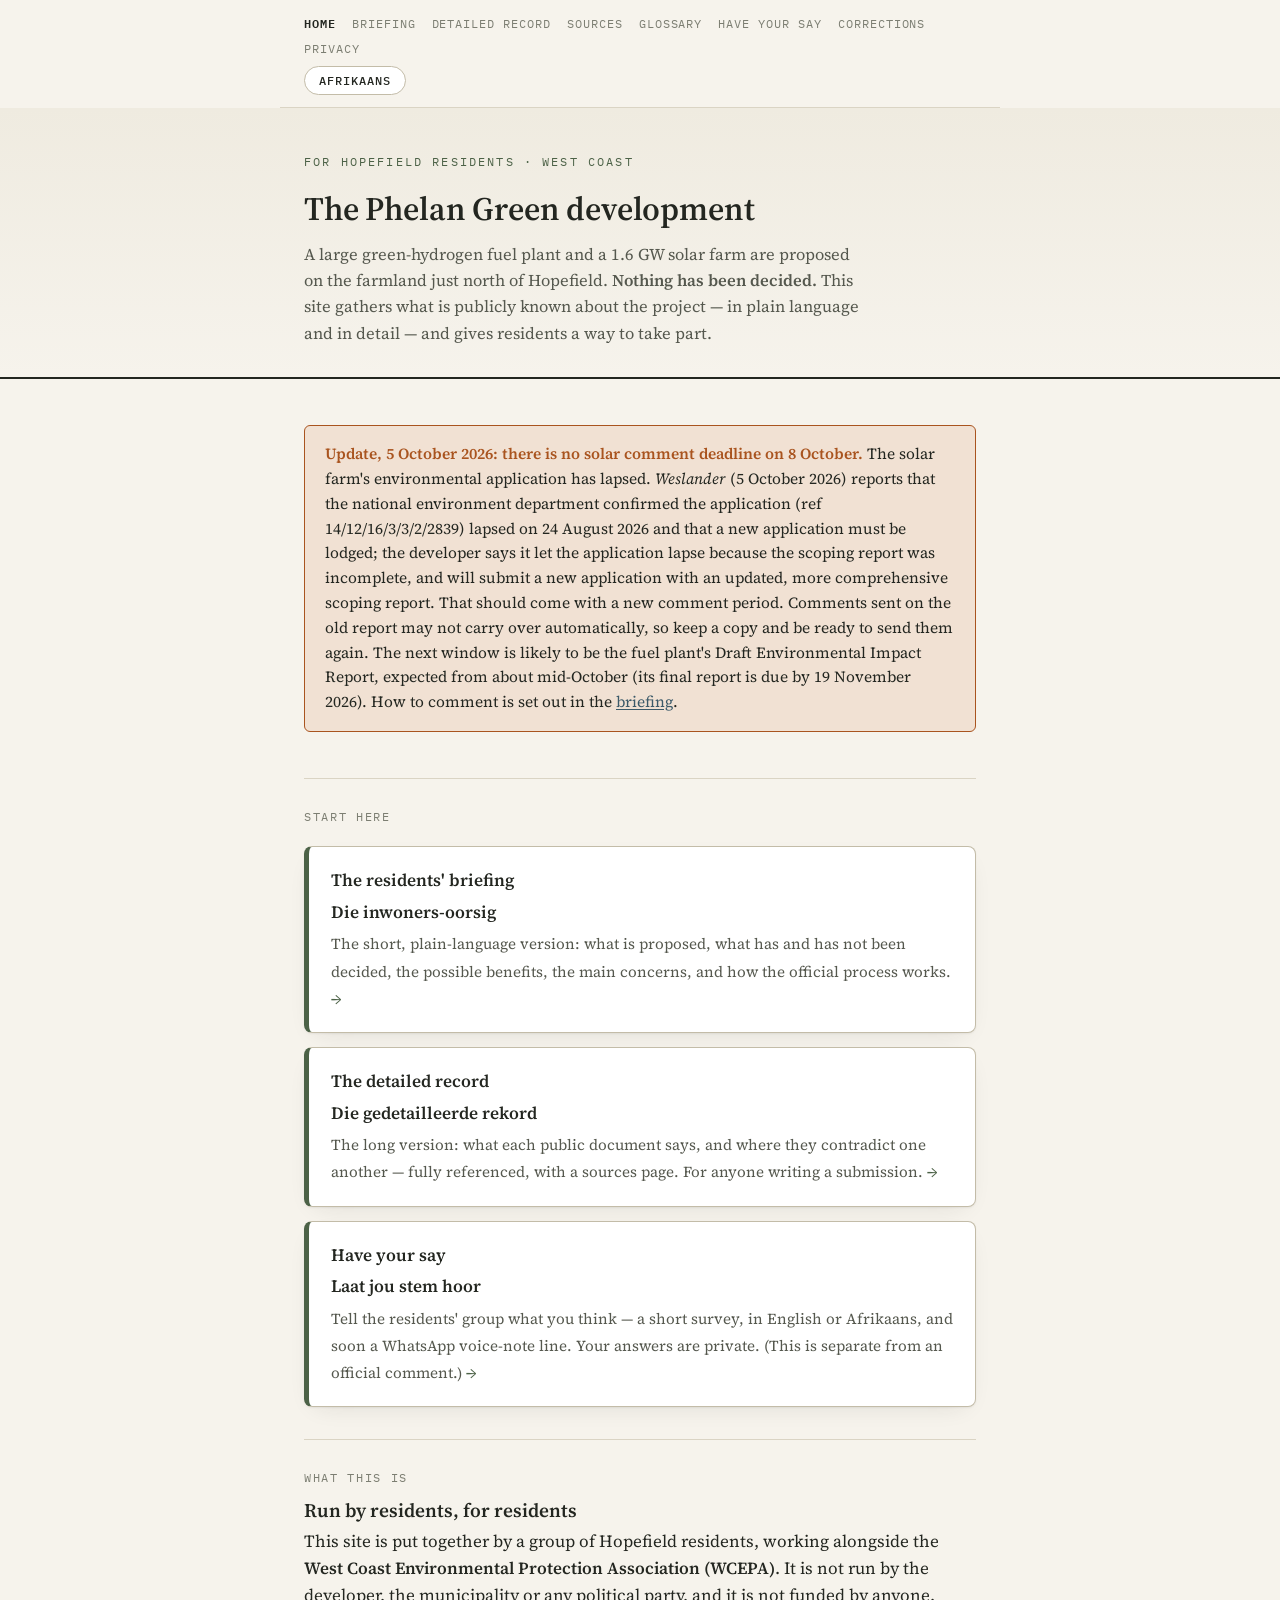
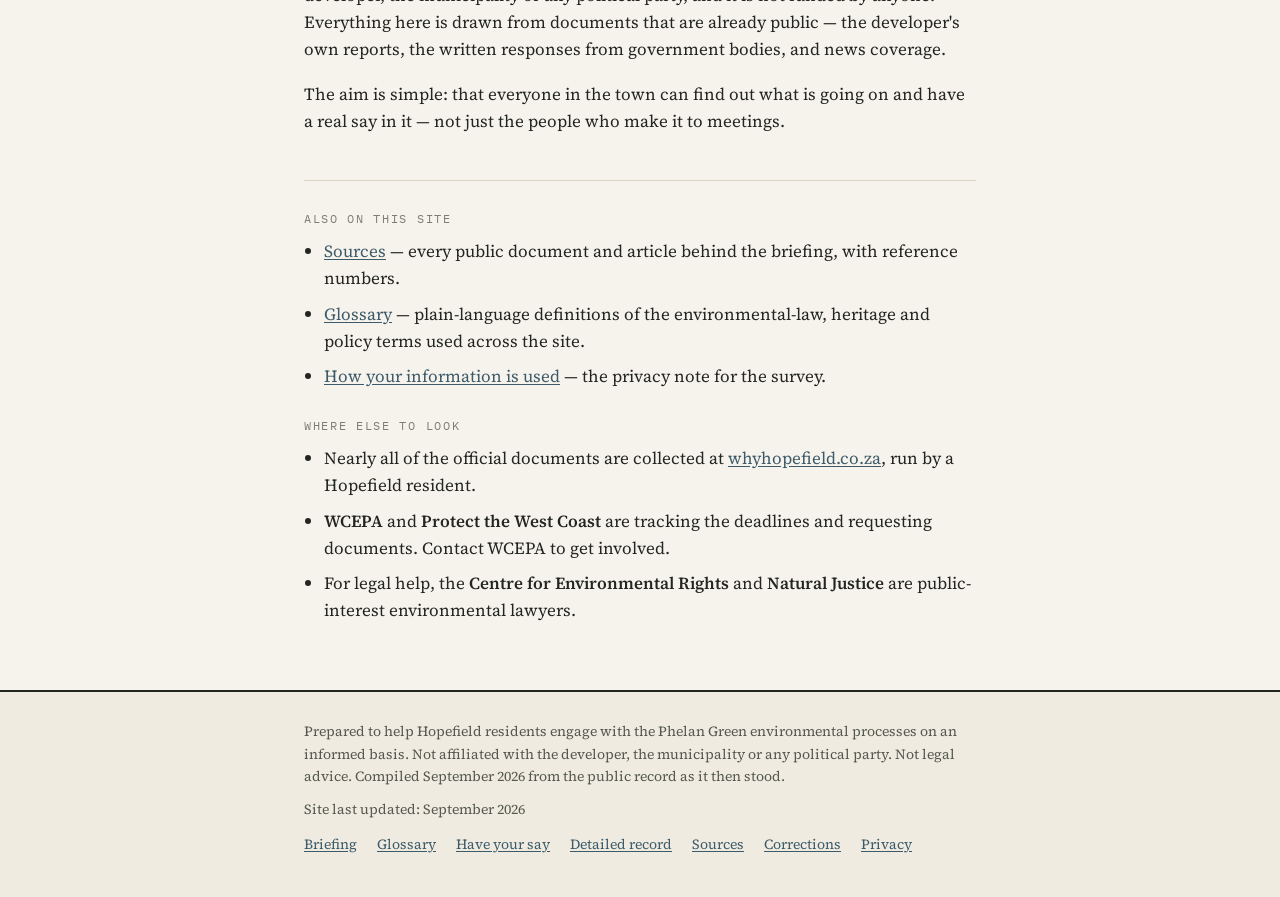
==== index.html @ bfbec207 "Solar application lapsed: replace the 8 October deadline site-wide Weslander (5 Oct 2026) reports th" ====
<!doctype html>
<html lang="en">
<head>
<meta charset="utf-8">
<meta name="viewport" content="width=device-width,initial-scale=1">
<title>Phelan Green &amp; Hopefield &mdash; the facts, and your say</title>
<meta name="description" content="Plain-language information for Hopefield residents on the proposed Phelan Green fuel-plant and solar development, and a place to tell the residents' group what you think.">
<link rel="icon" href="data:image/svg+xml,%3Csvg xmlns='http://www.w3.org/2000/svg' viewBox='0 0 100 100'%3E%3Ctext y='.9em' font-size='90'%3E%F0%9F%8C%BE%3C/text%3E%3C/svg%3E">
<link rel="preconnect" href="https://fonts.googleapis.com">
<link rel="preconnect" href="https://fonts.gstatic.com" crossorigin>
<link rel="stylesheet" href="https://fonts.googleapis.com/css2?family=Source+Serif+4:ital,opsz,wght@0,8..60,400;0,8..60,600;1,8..60,400&family=IBM+Plex+Mono:wght@400;500;600&display=swap">
<link rel="stylesheet" href="style.css">
</head>
<body>

<div class="topbar">
  <nav class="navlinks" aria-label="Site">
    <a class="home" href="index.html" aria-current="page" lang="en">Home</a><a class="home" href="index.html" aria-current="page" lang="af">Tuis</a>
    <a class="home" href="briefing.html" lang="en">Briefing</a><a class="home" href="briefing.html" lang="af">Oorsig</a>
    <a class="home" href="the-record.html" lang="en">Detailed record</a><a class="home" href="the-record.html" lang="af">Gedet. rekord</a>
    <a class="home" href="sources.html" lang="en">Sources</a><a class="home" href="sources.html" lang="af">Bronne</a>
    <a class="home" href="glossary.html" lang="en">Glossary</a><a class="home" href="glossary.html" lang="af">Woordelys</a>
    <a class="home" href="have-your-say.html" lang="en">Have your say</a><a class="home" href="have-your-say.html" lang="af">Laat jou stem hoor</a>
    <a class="home" href="corrections.html" lang="en">Corrections</a><a class="home" href="corrections.html" lang="af">Regstellings</a>
    <a class="home" href="privacy.html" lang="en">Privacy</a><a class="home" href="privacy.html" lang="af">Privaatheid</a>
  </nav>
  <button class="langbtn" id="langToggle" type="button" aria-label="Switch language">Afrikaans</button>
</div>

<div class="draftbar">
  Voorlopige Afrikaanse vertaling &mdash; laat asseblief 'n Afrikaanssprekende dit nagaan.
</div>

<header class="mast">
  <div class="mast-inner">
    <p class="kicker" lang="en">For Hopefield residents &middot; West Coast</p>
    <p class="kicker" lang="af">Vir Hopefield-inwoners &middot; Weskus</p>
    <h1 class="title">
      <span lang="en">The Phelan Green development</span>
      <span lang="af">Die Phelan Green-ontwikkeling</span>
    </h1>
    <p class="standfirst">
      <span lang="en">A large green-hydrogen fuel plant and a 1.6&nbsp;GW solar farm are proposed on the farmland just north of Hopefield. <strong>Nothing has been decided.</strong> This site gathers what is publicly known about the project &mdash; in plain language and in detail &mdash; and gives residents a way to take part.</span>
      <span lang="af">'n Groot groen-waterstof brandstof-aanleg en 'n 1.6&nbsp;GW sonplaas word voorgestel op die plaasgrond net noord van Hopefield. <strong>Niks is besluit nie.</strong> Hierdie webwerf versamel wat openbaar bekend is oor die projek &mdash; in eenvoudige taal en in besonderhede &mdash; en gee inwoners 'n manier om deel te neem.</span>
    </p>
  </div>
</header>

<div class="wrap">
<main>

  <section>
    <div class="callout warn">
      <p style="margin:0" lang="en"><strong>Update, 5 October 2026: there is no solar comment deadline on 8 October.</strong> The solar farm's environmental application has lapsed. <em>Weslander</em> (5 October 2026) reports that the national environment department confirmed the application (ref 14/12/16/3/3/2/2839) lapsed on 24 August 2026 and that a new application must be lodged; the developer says it let the application lapse because the scoping report was incomplete, and will submit a new application with an updated, more comprehensive scoping report. That should come with a new comment period. Comments sent on the old report may not carry over automatically, so keep a copy and be ready to send them again. The next window is likely to be the fuel plant's Draft Environmental Impact Report, expected from about mid-October (its final report is due by 19 November 2026). How to comment is set out in the <a href="briefing.html#engage">briefing</a>.</p>
      <p style="margin:8px 0 0" lang="af"><strong>Bywerking, 5 Oktober 2026: daar is geen sperdatum vir sonplaas-kommentaar op 8 Oktober nie.</strong> Die sonplaas se omgewingsaansoek het verval. <em>Weslander</em> (5 Oktober 2026) berig dat die nasionale omgewingsdepartement bevestig het dat die aansoek (verw. 14/12/16/3/3/2/2839) op 24 Augustus 2026 verval het en dat 'n nuwe aansoek ingedien moet word; die ontwikkelaar s&ecirc; hy het die aansoek laat verval omdat die bestekverslag onvolledig was, en sal 'n nuwe aansoek met 'n bygewerkte, meer omvattende bestekverslag indien. Dit behoort met 'n nuwe kommentaartydperk gepaard te gaan. Kommentaar wat op die ou verslag gestuur is, word dalk nie outomaties oorgedra nie, so hou 'n afskrif en wees gereed om dit weer te stuur. Die volgende venster is waarskynlik die brandstof-aanleg se Konsep-omgewingsimpakverslag, wat vanaf omstreeks middel Oktober verwag word (sy finale verslag moet teen 19 November 2026 ingedien word). Hoe om kommentaar te lewer word in die <a href="briefing.html#engage">oorsig</a> uiteengesit.</p>
    </div>
  </section>

  <section>
    <p class="eyebrow" lang="en">Start here</p>
    <p class="eyebrow" lang="af">Begin hier</p>
    <div class="actions">
      <a class="action" href="briefing.html">
        <span class="h" lang="en">The residents' briefing</span>
        <span class="h" lang="af">Die inwoners-oorsig</span>
        <span class="d" lang="en">The short, plain-language version: what is proposed, what has and has not been decided, the possible benefits, the main concerns, and how the official process works. <span class="arrow">&rarr;</span></span>
        <span class="d" lang="af">Die kort, eenvoudige weergawe: wat voorgestel word, wat wel en nie besluit is nie, die moontlike voordele, die vernaamste kommer, en hoe die amptelike proses werk. <span class="arrow">&rarr;</span></span>
      </a>
      <a class="action" href="the-record.html">
        <span class="h" lang="en">The detailed record</span>
        <span class="h" lang="af">Die gedetailleerde rekord</span>
        <span class="d" lang="en">The long version: what each public document says, and where they contradict one another &mdash; fully referenced, with a sources page. For anyone writing a submission. <span class="arrow">&rarr;</span></span>
        <span class="d" lang="af">Die lang weergawe: wat elke openbare dokument s&ecirc;, en waar hulle mekaar weerspreek &mdash; ten volle verwys, met 'n bronne-bladsy. Vir enigiemand wat 'n voorlegging skryf. <span class="arrow">&rarr;</span></span>
      </a>
      <a class="action" href="have-your-say.html">
        <span class="h" lang="en">Have your say</span>
        <span class="h" lang="af">Laat jou stem hoor</span>
        <span class="d" lang="en">Tell the residents' group what you think &mdash; a short survey, in English or Afrikaans, and soon a WhatsApp voice-note line. Your answers are private. (This is separate from an official comment.) <span class="arrow">&rarr;</span></span>
        <span class="d" lang="af">S&ecirc; vir die inwonersgroep wat jy dink &mdash; 'n kort vraelys, in Afrikaans of Engels, en binnekort 'n WhatsApp-stemboodskaplyn. Jou antwoorde is privaat. (Dit is apart van 'n amptelike kommentaar.) <span class="arrow">&rarr;</span></span>
      </a>
    </div>
  </section>

  <section>
    <p class="eyebrow" lang="en">What this is</p>
    <p class="eyebrow" lang="af">Wat dit is</p>
    <h2 class="sec" lang="en">Run by residents, for residents</h2>
    <h2 class="sec" lang="af">Deur inwoners, vir inwoners</h2>
    <p lang="en">This site is put together by a group of Hopefield residents, working alongside the <strong>West Coast Environmental Protection Association (WCEPA)</strong>. It is not run by the developer, the municipality or any political party, and it is not funded by anyone. Everything here is drawn from documents that are already public &mdash; the developer's own reports, the written responses from government bodies, and news coverage.</p>
    <p lang="af">Hierdie webwerf word saamgestel deur 'n groep Hopefield-inwoners, saam met die <strong>Weskus Omgewingsbeskermingsvereniging (WCEPA)</strong>. Dit word nie deur die ontwikkelaar, die munisipaliteit of enige politieke party bestuur nie, en dit word deur niemand befonds nie. Alles hier kom uit dokumente wat reeds openbaar is &mdash; die ontwikkelaar se eie verslae, die skriftelike reaksies van staatsliggame, en nuusdekking.</p>
    <p lang="en">The aim is simple: that everyone in the town can find out what is going on and have a real say in it &mdash; not just the people who make it to meetings.</p>
    <p lang="af">Die doel is eenvoudig: dat almal in die dorp kan uitvind wat aangaan en 'n werklike s&ecirc; daarin kan h&ecirc; &mdash; nie net die mense wat by vergaderings uitkom nie.</p>
  </section>

  <section>
    <p class="eyebrow" lang="en">Also on this site</p>
    <p class="eyebrow" lang="af">Ook op hierdie webwerf</p>
    <ul class="plain">
      <li lang="en"><a href="sources.html">Sources</a> &mdash; every public document and article behind the briefing, with reference numbers.</li>
      <li lang="af"><a href="sources.html">Bronne</a> &mdash; elke openbare dokument en artikel agter die oorsig, met verwysingsnommers.</li>
      <li lang="en"><a href="glossary.html">Glossary</a> &mdash; plain-language definitions of the environmental-law, heritage and policy terms used across the site.</li>
      <li lang="af"><a href="glossary.html">Woordelys</a> &mdash; eenvoudige-taal-definisies van die omgewingsreg-, erfenis- en beleidsterme regoor die webwerf gebruik.</li>
      <li lang="en"><a href="privacy.html">How your information is used</a> &mdash; the privacy note for the survey.</li>
      <li lang="af"><a href="privacy.html">Hoe jou inligting gebruik word</a> &mdash; die privaatheidsnota vir die vraelys.</li>
    </ul>
    <p class="eyebrow" style="margin-top:26px" lang="en">Where else to look</p>
    <p class="eyebrow" style="margin-top:26px" lang="af">Waar anders om te kyk</p>
    <ul class="plain">
      <li lang="en">Nearly all of the official documents are collected at <a href="https://www.whyhopefield.co.za/">whyhopefield.co.za</a>, run by a Hopefield resident.</li>
      <li lang="af">Byna al die amptelike dokumente is versamel by <a href="https://www.whyhopefield.co.za/">whyhopefield.co.za</a>, bestuur deur 'n Hopefield-inwoner.</li>
      <li lang="en"><strong>WCEPA</strong> and <strong>Protect the West Coast</strong> are tracking the deadlines and requesting documents. Contact WCEPA to get involved.</li>
      <li lang="af"><strong>WCEPA</strong> en <strong>Protect the West Coast</strong> hou die sperdatums dop en versoek dokumente. Kontak WCEPA om betrokke te raak.</li>
      <li lang="en">For legal help, the <strong>Centre for Environmental Rights</strong> and <strong>Natural Justice</strong> are public-interest environmental lawyers.</li>
      <li lang="af">Vir regshulp is die <strong>Centre for Environmental Rights</strong> en <strong>Natural Justice</strong> openbare-belang omgewingsprokureurs.</li>
    </ul>
  </section>

</main>
</div>

<footer>
  <div class="footer-inner">
    <p class="disc" lang="en">Prepared to help Hopefield residents engage with the Phelan Green environmental processes on an informed basis. Not affiliated with the developer, the municipality or any political party. Not legal advice. Compiled September 2026 from the public record as it then stood.</p>
    <p class="disc" lang="af">Saamgestel om Hopefield-inwoners te help om ingelig aan die Phelan Green-omgewingsprosesse deel te neem. Nie verbonde aan die ontwikkelaar, die munisipaliteit of enige politieke party nie. Nie regsadvies nie. Saamgestel in September 2026 uit die openbare rekord soos dit toe gestaan het.</p>
    <p class="disc" style="margin-top:8px">
      <span lang="en">Site last updated: </span><span lang="af">Webwerf laas opgedateer: </span><span id="siteUpdated">September 2026</span>
    </p>
    <nav>
      <a href="briefing.html" lang="en">Briefing</a><a href="briefing.html" lang="af">Oorsig</a>
      <a href="glossary.html" lang="en">Glossary</a><a href="glossary.html" lang="af">Woordelys</a>
      <a href="have-your-say.html" lang="en">Have your say</a><a href="have-your-say.html" lang="af">Laat jou stem hoor</a>
      <a href="the-record.html" lang="en">Detailed record</a><a href="the-record.html" lang="af">Gedetailleerde rekord</a>
      <a href="sources.html" lang="en">Sources</a><a href="sources.html" lang="af">Bronne</a>
      <a href="corrections.html" lang="en">Corrections</a><a href="corrections.html" lang="af">Regstellings</a>
      <a href="privacy.html" lang="en">Privacy</a><a href="privacy.html" lang="af">Privaatheid</a>
    </nav>
  </div>
</footer>

<script src="site.js"></script>
</body>
</html>
---- style.css ----
/* ============================================================
   Phelan Green / Hopefield -- shared site style
   House style carried over from the Resident's Briefing.
   ============================================================ */

:root{
  --paper:#F6F3EC;
  --surface:#FFFFFF;
  --surface-sunk:#EFEBE0;
  --ink:#232620;
  --ink-soft:#55584E;
  --ink-faint:#7C7E72;
  --rule:#DAD4C4;
  --rule-strong:#C3BCA8;
  --green:#4C6247;
  --green-soft:#E4EADE;
  --slate:#3C5A69;
  --slate-soft:#DEE7EB;
  --ochre:#A9541F;
  --ochre-soft:#F1E1D3;
  --gold:#8A6D1E;
  --shadow:0 1px 2px rgba(35,38,32,.06),0 8px 24px -12px rgba(35,38,32,.14);
}
@media (prefers-color-scheme:dark){
  :root:not([data-theme="light"]){
    --paper:#181A15;
    --surface:#22251E;
    --surface-sunk:#1E211A;
    --ink:#E9E6DA;
    --ink-soft:#B4B3A4;
    --ink-faint:#8C8B7C;
    --rule:#343830;
    --rule-strong:#454A3F;
    --green:#9DB78F;
    --green-soft:#2A3326;
    --slate:#8FB2C1;
    --slate-soft:#22322F;
    --ochre:#DB8A54;
    --ochre-soft:#3A2A1E;
    --gold:#C7A852;
    --shadow:0 1px 2px rgba(0,0,0,.3),0 10px 28px -14px rgba(0,0,0,.6);
  }
}

*{box-sizing:border-box}
html{-webkit-text-size-adjust:100%}
body{
  margin:0;
  background:var(--paper);
  color:var(--ink);
  font-family:"Source Serif 4",Georgia,"Times New Roman",serif;
  font-size:17px;
  line-height:1.6;
  -webkit-font-smoothing:antialiased;
  overflow-wrap:break-word;
}
.wrap{max-width:720px;margin:0 auto;padding:0 24px}

h1,h2,h3,h4{font-family:"Source Serif 4",Georgia,"Times New Roman",serif;font-weight:600;line-height:1.25;text-wrap:balance;margin:0}
p{margin:0 0 1em}
a{color:var(--slate);text-underline-offset:2px}
strong{font-weight:600}
small{font-size:13.5px;color:var(--ink-soft)}

.eyebrow{
  font-family:"IBM Plex Mono",ui-monospace,SFMono-Regular,Menlo,monospace;
  font-size:12px;letter-spacing:.14em;text-transform:uppercase;color:var(--ink-faint);
  margin:0 0 10px;
}

/* ---- masthead ---- */
header.mast{
  border-bottom:2px solid var(--ink);
  background:linear-gradient(180deg,var(--surface-sunk),var(--paper));
}
.mast-inner{padding:44px 24px 30px;max-width:720px;margin:0 auto}
.mast .kicker{
  font-family:"IBM Plex Mono",ui-monospace,monospace;
  font-size:12px;letter-spacing:.18em;text-transform:uppercase;color:var(--green);
  margin:0 0 16px;
}
h1.title{font-size:clamp(1.6rem,3.6vw,2.05rem);letter-spacing:-.005em;margin:0 0 .4em}
.standfirst{font-size:1.03rem;color:var(--ink-soft);max-width:62ch;margin:0}

/* document metadata strip under the masthead (date, provenance, version) */
.mast-meta{
  margin-top:18px;padding-top:14px;border-top:1px solid var(--rule);
  display:flex;flex-wrap:wrap;gap:4px 22px;
  font-family:"IBM Plex Mono",ui-monospace,monospace;font-size:11.5px;
  letter-spacing:.03em;color:var(--ink-faint);
}

/* ---- top navigation + language toggle ---- */
.topbar{
  display:flex;flex-wrap:wrap;justify-content:space-between;align-items:center;gap:8px 16px;
  max-width:720px;margin:0 auto;padding:14px 24px 12px;
  border-bottom:1px solid var(--rule);
}
.topbar .navlinks{display:flex;flex-wrap:wrap;gap:6px 16px;align-items:center;flex:1 1 auto}
.topbar .home{
  font-family:"IBM Plex Mono",monospace;font-size:12px;letter-spacing:.08em;
  text-transform:uppercase;color:var(--ink-faint);text-decoration:none;white-space:nowrap;
}
.topbar .home:hover{color:var(--green)}
.topbar .home[aria-current="page"]{color:var(--ink);font-weight:600}
.langbtn{
  font-family:"IBM Plex Mono",monospace;font-size:12px;font-weight:500;letter-spacing:.08em;
  border:1.5px solid var(--rule-strong);background:var(--surface);color:var(--ink);
  border-radius:20px;padding:6px 14px;cursor:pointer;white-space:nowrap;text-transform:uppercase;
}
.langbtn:hover{border-color:var(--green)}

/* draft-translation banner */
.draftbar{
  background:var(--ochre-soft);color:var(--ochre);
  font-size:13.5px;font-weight:500;text-align:center;padding:8px 18px;
}
/* one language visible at a time */
body:not(.af) [lang="af"]{display:none}
body.af [lang="en"]{display:none}
body:not(.af) .draftbar{display:none}

/* ---- sections & cards ---- */
main{padding-bottom:20px}
section{padding:28px 0;border-bottom:1px solid var(--rule)}
section:last-of-type{border-bottom:0}
h2.sec{font-size:1.2rem;margin:0 0 6px;letter-spacing:0}
.sec-note{color:var(--ink-soft);margin:0 0 18px;max-width:62ch;font-size:.97rem}
h3.sub{font-size:1.03rem;margin:20px 0 5px}

/* fact rows -- a label/value list for information-sheet style sections */
dl.factlist{margin:14px 0 0;border-top:1px solid var(--rule)}
dl.factlist > div{
  display:grid;grid-template-columns:140px 1fr;gap:4px 20px;
  padding:11px 0;border-bottom:1px solid var(--rule);
}
dl.factlist dt{
  font-family:"IBM Plex Mono",ui-monospace,monospace;font-size:11px;
  letter-spacing:.06em;text-transform:uppercase;color:var(--ink-faint);
  font-weight:600;padding-top:3px;
}
dl.factlist dd{margin:0;font-size:.97rem}
@media(max-width:560px){
  dl.factlist > div{grid-template-columns:1fr;gap:2px}
  dl.factlist dt{padding-top:0}
}

.card{
  background:var(--surface);border:1px solid var(--rule-strong);border-radius:6px;
  padding:18px 20px;box-shadow:var(--shadow);margin:16px 0;
}
.card.flag{border-left:4px solid var(--ochre)}
.card.good{border-left:4px solid var(--green)}
.card.ask{border-left:4px solid var(--slate)}
.card h3,.card h4{margin-top:0}
.card p:last-child{margin-bottom:0}

/* big call-to-action links */
.actions{display:flex;flex-direction:column;gap:14px;margin:20px 0 4px}
a.action{
  display:block;text-decoration:none;color:var(--ink);
  background:var(--surface);border:1px solid var(--rule-strong);border-radius:8px;
  border-left:5px solid var(--green);
  padding:20px 22px;box-shadow:var(--shadow);
}
a.action:hover{border-left-color:var(--ochre);transform:translateY(-1px)}
a.action .h{font-family:"Source Serif 4",Georgia,serif;font-size:1.08rem;font-weight:600;display:block;margin:0 0 4px}
a.action .d{color:var(--ink-soft);font-size:.95rem}
a.action .arrow{color:var(--green);font-weight:600}

.btn{
  display:inline-flex;align-items:center;justify-content:center;gap:8px;
  font-family:"Source Serif 4",Georgia,serif;font-size:16px;font-weight:600;text-decoration:none;
  min-height:50px;padding:12px 22px;border-radius:8px;border:1.5px solid var(--green);
  background:var(--green);color:var(--paper);cursor:pointer;
}
.btn:hover{background:#3d4f39}
.btn.ghost{background:var(--surface);color:var(--ink);border-color:var(--rule-strong)}
.btn.ghost:hover{border-color:var(--green)}
@media (prefers-color-scheme:dark){
  :root:not([data-theme="light"]) .btn{color:#181A15}
}

/* survey embed */
.embed{
  margin:18px 0;border:1px solid var(--rule-strong);border-radius:8px;overflow:hidden;
  background:var(--surface);
}
.embed iframe{display:block;width:100%;height:1100px;border:0}
.embed .fallback{padding:16px 20px;font-size:15px;color:var(--ink-soft);border-top:1px solid var(--rule)}

/* callout */
.callout{
  background:var(--green-soft);border:1px solid var(--green);border-radius:6px;
  padding:16px 20px;margin:18px 0;font-size:15.5px;
}
.callout strong{color:var(--green)}
.callout.warn{background:var(--ochre-soft);border-color:var(--ochre)}
.callout.warn strong{color:var(--ochre)}

/* placeholder marker (visible until config is filled in) */
.todo{
  display:inline-block;background:#ffe9c7;color:#8a4b00;
  font-family:"IBM Plex Mono",monospace;font-size:12px;font-weight:600;
  padding:2px 7px;border-radius:4px;border:1px dashed #c98a3c;
}

/* ---- footer ---- */
footer{
  border-top:2px solid var(--ink);background:var(--surface-sunk);
  margin-top:10px;
}
.footer-inner{max-width:720px;margin:0 auto;padding:28px 24px 40px}
footer .disc{font-size:14px;color:var(--ink-soft);margin:0 0 10px}
footer nav a{color:var(--slate);font-size:14px;margin-right:16px;display:inline-block}

ul.plain{margin:8px 0 0;padding:0 0 0 20px}
ul.plain li{margin:0 0 8px}

.step-list{margin:8px 0 0;padding:0 0 0 22px}
.step-list li{margin:0 0 12px}

@media (prefers-reduced-motion:reduce){*{animation:none!important;transition:none!important}}
:where(a,button,input,textarea,label):focus-visible{outline:2px solid var(--slate);outline-offset:2px;border-radius:4px}
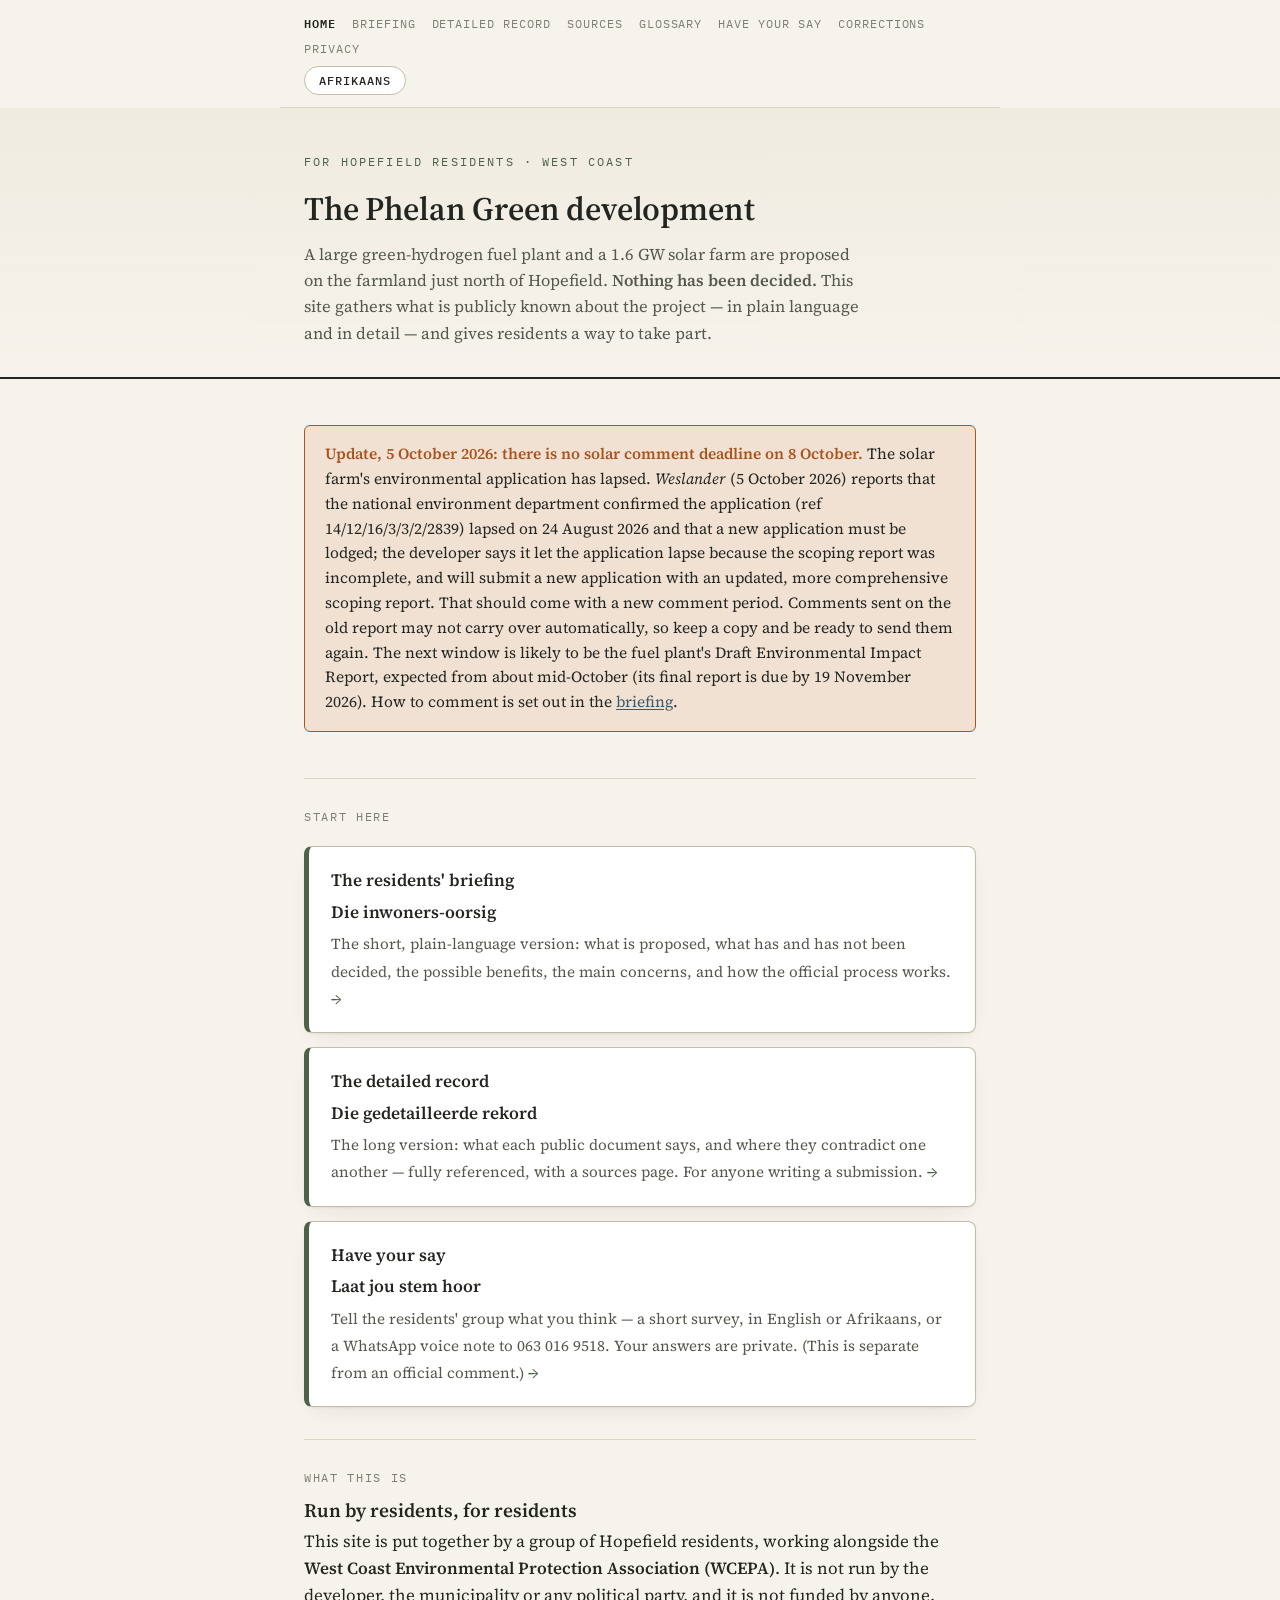
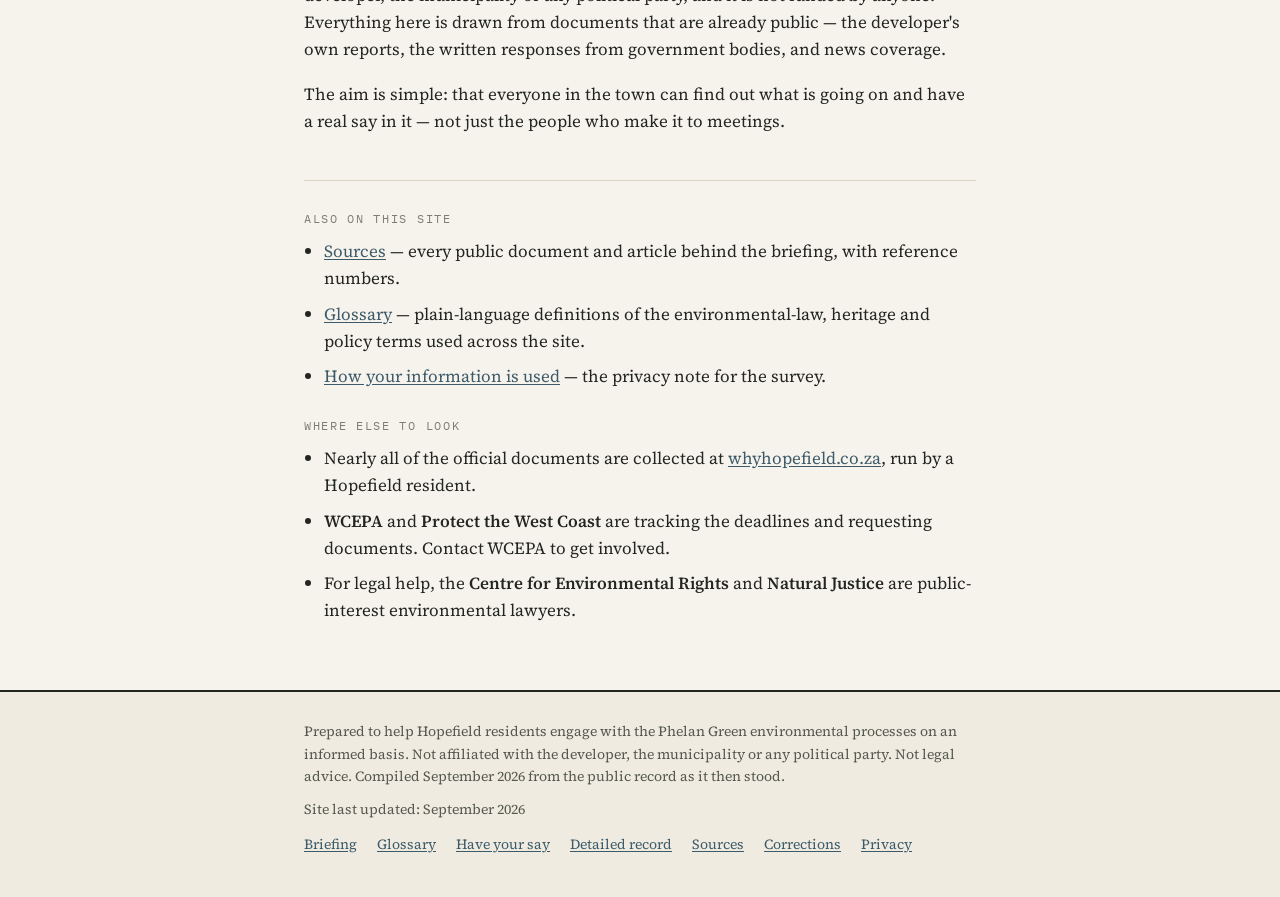
==== commit a6669d0e: "Home page and privacy note: the WhatsApp voice-note line is live, not 'soon' The line has been live " ====
--- a/index.html
+++ b/index.html
@@ -41,7 +41,7 @@
     </h1>
     <p class="standfirst">
       <span lang="en">A large green-hydrogen fuel plant and a 1.6&nbsp;GW solar farm are proposed on the farmland just north of Hopefield. <strong>Nothing has been decided.</strong> This site gathers what is publicly known about the project &mdash; in plain language and in detail &mdash; and gives residents a way to take part.</span>
-      <span lang="af">'n Groot groen-waterstof brandstof-aanleg en 'n 1.6&nbsp;GW sonplaas word voorgestel op die plaasgrond net noord van Hopefield. <strong>Niks is besluit nie.</strong> Hierdie webwerf versamel wat openbaar bekend is oor die projek &mdash; in eenvoudige taal en in besonderhede &mdash; en gee inwoners 'n manier om deel te neem.</span>
+      <span lang="af">'n Groot groenwaterstof-brandstofaanleg en 'n 1.6&nbsp;GW sonkragplaas word voorgestel op die plaasgrond net noord van Hopefield. <strong>Niks is besluit nie.</strong> Hierdie webwerf versamel wat openbaar bekend is oor die projek &mdash; in eenvoudige taal en in besonderhede &mdash; en gee inwoners 'n manier om deel te neem.</span>
     </p>
   </div>
 </header>
@@ -52,7 +52,7 @@
   <section>
     <div class="callout warn">
       <p style="margin:0" lang="en"><strong>Update, 5 October 2026: there is no solar comment deadline on 8 October.</strong> The solar farm's environmental application has lapsed. <em>Weslander</em> (5 October 2026) reports that the national environment department confirmed the application (ref 14/12/16/3/3/2/2839) lapsed on 24 August 2026 and that a new application must be lodged; the developer says it let the application lapse because the scoping report was incomplete, and will submit a new application with an updated, more comprehensive scoping report. That should come with a new comment period. Comments sent on the old report may not carry over automatically, so keep a copy and be ready to send them again. The next window is likely to be the fuel plant's Draft Environmental Impact Report, expected from about mid-October (its final report is due by 19 November 2026). How to comment is set out in the <a href="briefing.html#engage">briefing</a>.</p>
-      <p style="margin:8px 0 0" lang="af"><strong>Bywerking, 5 Oktober 2026: daar is geen sperdatum vir sonplaas-kommentaar op 8 Oktober nie.</strong> Die sonplaas se omgewingsaansoek het verval. <em>Weslander</em> (5 Oktober 2026) berig dat die nasionale omgewingsdepartement bevestig het dat die aansoek (verw. 14/12/16/3/3/2/2839) op 24 Augustus 2026 verval het en dat 'n nuwe aansoek ingedien moet word; die ontwikkelaar s&ecirc; hy het die aansoek laat verval omdat die bestekverslag onvolledig was, en sal 'n nuwe aansoek met 'n bygewerkte, meer omvattende bestekverslag indien. Dit behoort met 'n nuwe kommentaartydperk gepaard te gaan. Kommentaar wat op die ou verslag gestuur is, word dalk nie outomaties oorgedra nie, so hou 'n afskrif en wees gereed om dit weer te stuur. Die volgende venster is waarskynlik die brandstof-aanleg se Konsep-omgewingsimpakverslag, wat vanaf omstreeks middel Oktober verwag word (sy finale verslag moet teen 19 November 2026 ingedien word). Hoe om kommentaar te lewer word in die <a href="briefing.html#engage">oorsig</a> uiteengesit.</p>
+      <p style="margin:8px 0 0" lang="af"><strong>Hersien, 5 Oktober 2026: daar is geen sperdatum vir sonkragplaas-kommentaar op 8 Oktober nie.</strong> Die sonkragplaas se omgewingsaansoek het verval. <em>Weslander</em> (5 Oktober 2026) berig dat die nasionale omgewingsdepartement bevestig het dat die aansoek (verw. 14/12/16/3/3/2/2839) op 24 Augustus 2026 verval het en dat 'n nuwe aansoek ingedien moet word; die ontwikkelaar s&ecirc; hy het die aansoek laat verval omdat die bestekverslag onvolledig was, en sal 'n nuwe aansoek met 'n bygewerkte, meer omvattende bestekverslag indien. Dit behoort met 'n nuwe kommentaartydperk gepaard te gaan. Kommentaar wat op die ou verslag gestuur is, word dalk nie outomaties oorgedra nie, so hou 'n afskrif en wees gereed om dit weer te stuur. Die volgende venster is waarskynlik die brandstofaanleg se Konsep-omgewingsimpakverslag, wat vanaf omstreeks middel Oktober verwag word (sy finale verslag moet teen 19 November 2026 ingedien word). Hoe om kommentaar te lewer word in die <a href="briefing.html#engage">oorsig</a> uiteengesit.</p>
     </div>
   </section>
 
@@ -75,8 +75,8 @@
       <a class="action" href="have-your-say.html">
         <span class="h" lang="en">Have your say</span>
         <span class="h" lang="af">Laat jou stem hoor</span>
-        <span class="d" lang="en">Tell the residents' group what you think &mdash; a short survey, in English or Afrikaans, and soon a WhatsApp voice-note line. Your answers are private. (This is separate from an official comment.) <span class="arrow">&rarr;</span></span>
-        <span class="d" lang="af">S&ecirc; vir die inwonersgroep wat jy dink &mdash; 'n kort vraelys, in Afrikaans of Engels, en binnekort 'n WhatsApp-stemboodskaplyn. Jou antwoorde is privaat. (Dit is apart van 'n amptelike kommentaar.) <span class="arrow">&rarr;</span></span>
+        <span class="d" lang="en">Tell the residents' group what you think &mdash; a short survey, in English or Afrikaans, or a WhatsApp voice note to 063&nbsp;016&nbsp;9518. Your answers are private. (This is separate from an official comment.) <span class="arrow">&rarr;</span></span>
+        <span class="d" lang="af">S&ecirc; vir die inwonersgroep wat jy dink &mdash; 'n kort vraelys, in Afrikaans of Engels, of 'n WhatsApp-stemboodskap na 063&nbsp;016&nbsp;9518. Jou antwoorde is privaat. (Dit is apart van 'n amptelike kommentaar.) <span class="arrow">&rarr;</span></span>
       </a>
     </div>
   </section>
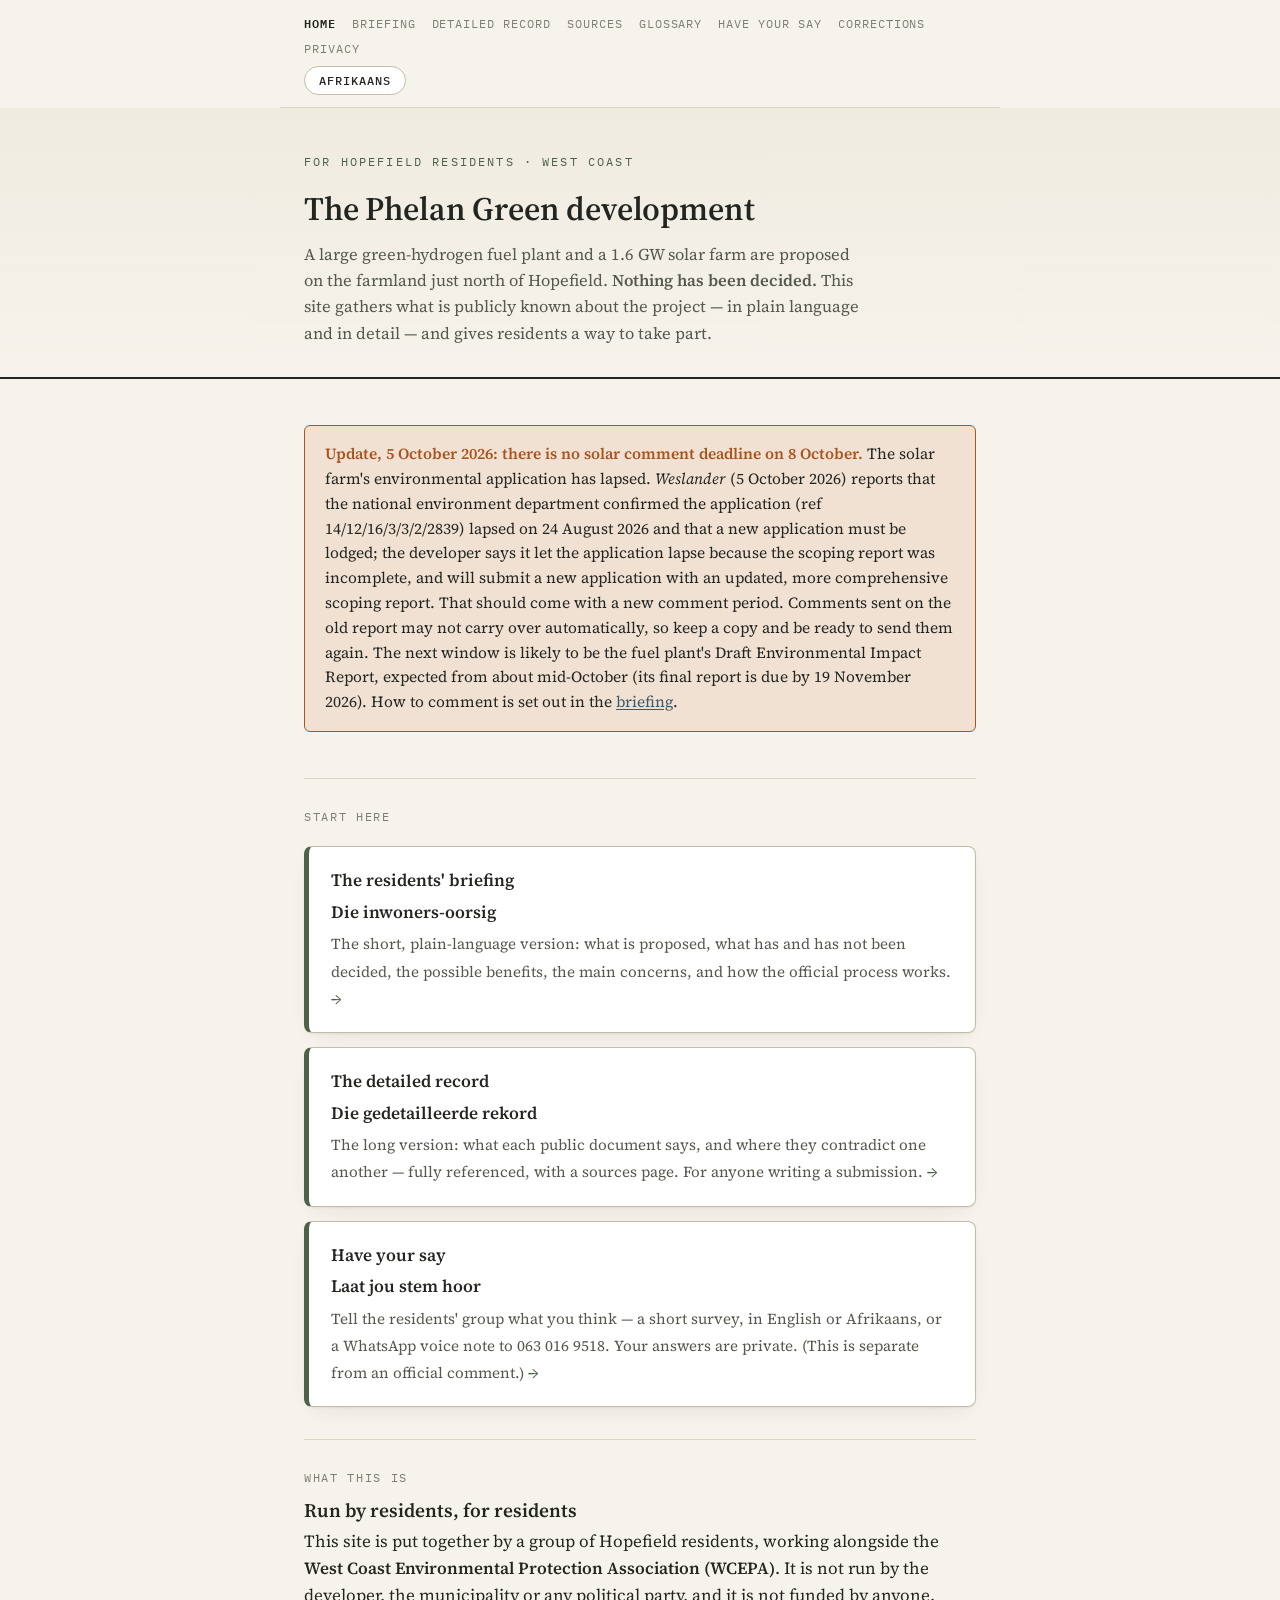
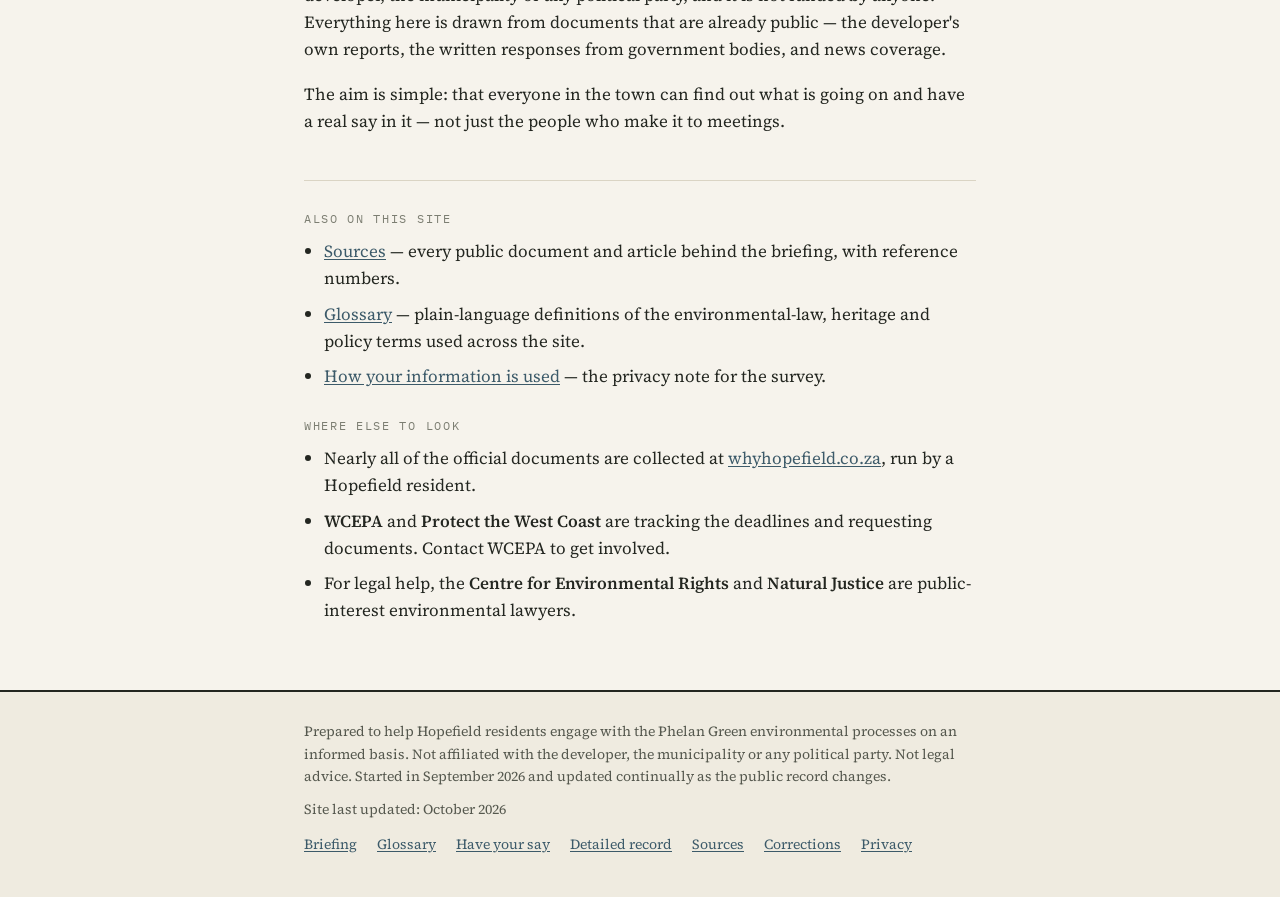
==== commit d88a3aee: "Say the site is continually updated, not 'compiled September 2026' Disclaimers and the record's mast" ====
--- a/index.html
+++ b/index.html
@@ -120,10 +120,10 @@
 
 <footer>
   <div class="footer-inner">
-    <p class="disc" lang="en">Prepared to help Hopefield residents engage with the Phelan Green environmental processes on an informed basis. Not affiliated with the developer, the municipality or any political party. Not legal advice. Compiled September 2026 from the public record as it then stood.</p>
-    <p class="disc" lang="af">Saamgestel om Hopefield-inwoners te help om ingelig aan die Phelan Green-omgewingsprosesse deel te neem. Nie verbonde aan die ontwikkelaar, die munisipaliteit of enige politieke party nie. Nie regsadvies nie. Saamgestel in September 2026 uit die openbare rekord soos dit toe gestaan het.</p>
+    <p class="disc" lang="en">Prepared to help Hopefield residents engage with the Phelan Green environmental processes on an informed basis. Not affiliated with the developer, the municipality or any political party. Not legal advice. Started in September 2026 and updated continually as the public record changes.</p>
+    <p class="disc" lang="af">Saamgestel om Hopefield-inwoners te help om ingelig aan die Phelan Green-omgewingsprosesse deel te neem. Nie verbonde aan die ontwikkelaar, die munisipaliteit of enige politieke party nie. Nie regsadvies nie. In September 2026 begin en word deurlopend bygewerk soos die openbare rekord verander.</p>
     <p class="disc" style="margin-top:8px">
-      <span lang="en">Site last updated: </span><span lang="af">Webwerf laas opgedateer: </span><span id="siteUpdated">September 2026</span>
+      <span lang="en">Site last updated: </span><span lang="af">Webwerf laas opgedateer: </span><span id="siteUpdated">October 2026</span>
     </p>
     <nav>
       <a href="briefing.html" lang="en">Briefing</a><a href="briefing.html" lang="af">Oorsig</a>
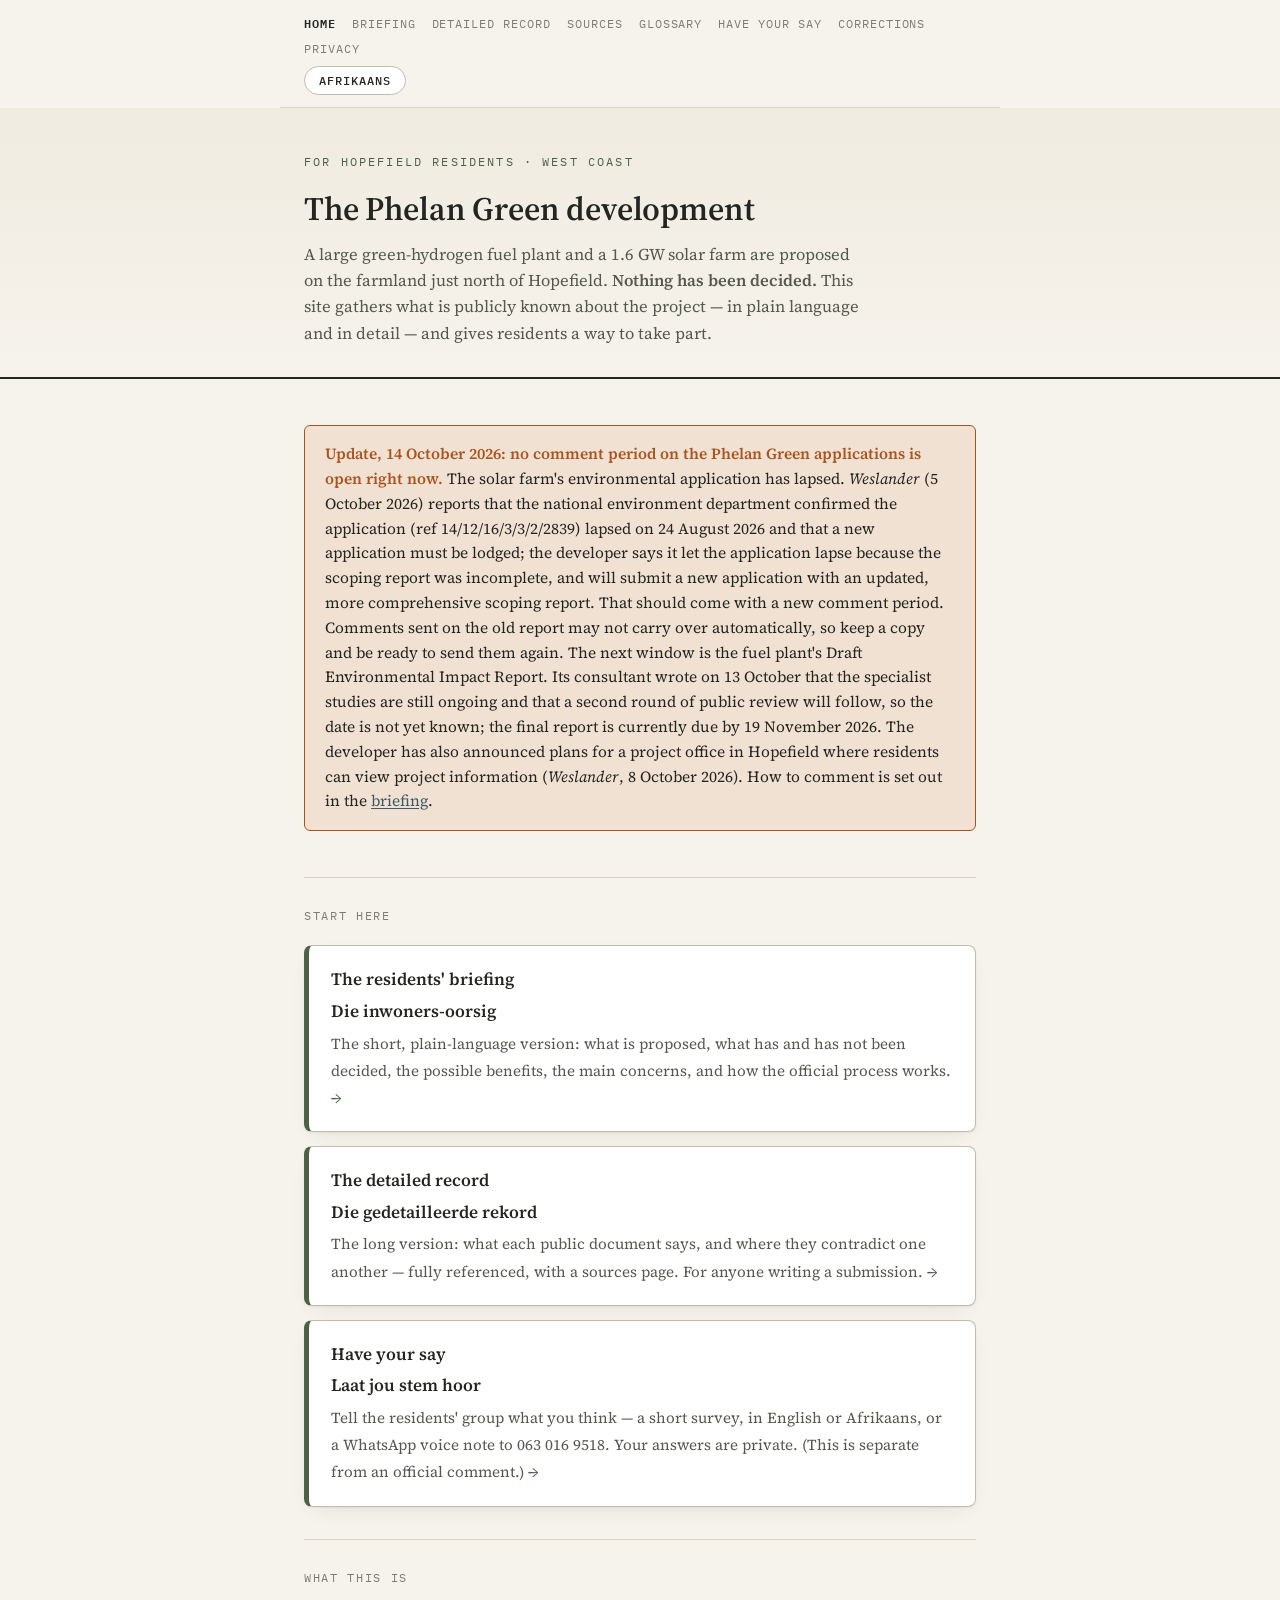
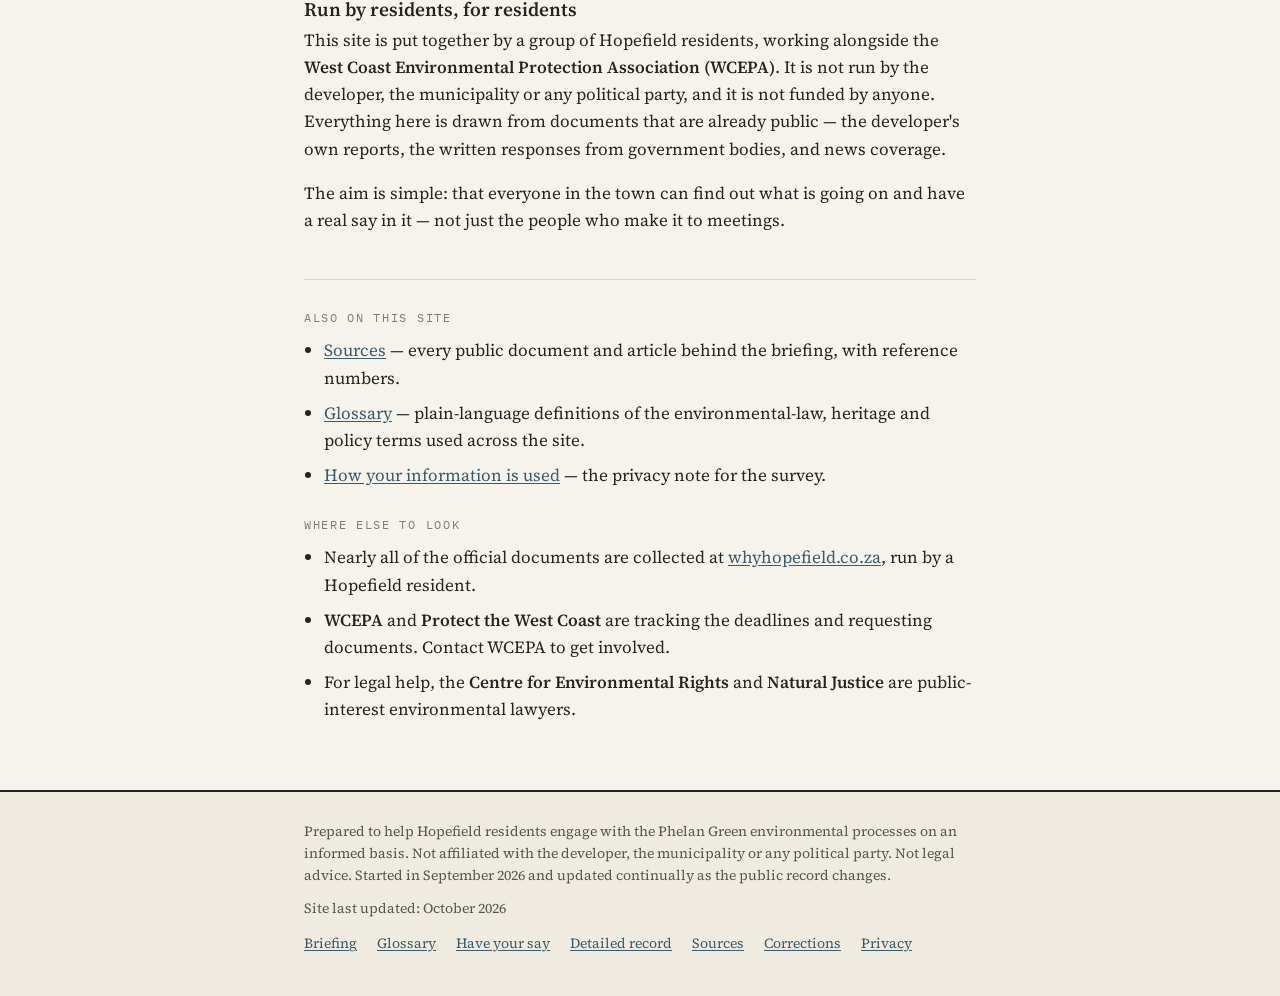
==== commit e3f71d30: "14 Oct update: no comment period open; Draft EIR date not yet known; boilers need a separate applica" ====
--- a/index.html
+++ b/index.html
@@ -51,8 +51,8 @@
 
   <section>
     <div class="callout warn">
-      <p style="margin:0" lang="en"><strong>Update, 5 October 2026: there is no solar comment deadline on 8 October.</strong> The solar farm's environmental application has lapsed. <em>Weslander</em> (5 October 2026) reports that the national environment department confirmed the application (ref 14/12/16/3/3/2/2839) lapsed on 24 August 2026 and that a new application must be lodged; the developer says it let the application lapse because the scoping report was incomplete, and will submit a new application with an updated, more comprehensive scoping report. That should come with a new comment period. Comments sent on the old report may not carry over automatically, so keep a copy and be ready to send them again. The next window is likely to be the fuel plant's Draft Environmental Impact Report, expected from about mid-October (its final report is due by 19 November 2026). How to comment is set out in the <a href="briefing.html#engage">briefing</a>.</p>
-      <p style="margin:8px 0 0" lang="af"><strong>Hersien, 5 Oktober 2026: daar is geen sperdatum vir sonkragplaas-kommentaar op 8 Oktober nie.</strong> Die sonkragplaas se omgewingsaansoek het verval. <em>Weslander</em> (5 Oktober 2026) berig dat die nasionale omgewingsdepartement bevestig het dat die aansoek (verw. 14/12/16/3/3/2/2839) op 24 Augustus 2026 verval het en dat 'n nuwe aansoek ingedien moet word; die ontwikkelaar s&ecirc; hy het die aansoek laat verval omdat die bestekverslag onvolledig was, en sal 'n nuwe aansoek met 'n bygewerkte, meer omvattende bestekverslag indien. Dit behoort met 'n nuwe kommentaartydperk gepaard te gaan. Kommentaar wat op die ou verslag gestuur is, word dalk nie outomaties oorgedra nie, so hou 'n afskrif en wees gereed om dit weer te stuur. Die volgende venster is waarskynlik die brandstofaanleg se Konsep-omgewingsimpakverslag, wat vanaf omstreeks middel Oktober verwag word (sy finale verslag moet teen 19 November 2026 ingedien word). Hoe om kommentaar te lewer word in die <a href="briefing.html#engage">oorsig</a> uiteengesit.</p>
+      <p style="margin:0" lang="en"><strong>Update, 14 October 2026: no comment period on the Phelan Green applications is open right now.</strong> The solar farm's environmental application has lapsed. <em>Weslander</em> (5 October 2026) reports that the national environment department confirmed the application (ref 14/12/16/3/3/2/2839) lapsed on 24 August 2026 and that a new application must be lodged; the developer says it let the application lapse because the scoping report was incomplete, and will submit a new application with an updated, more comprehensive scoping report. That should come with a new comment period. Comments sent on the old report may not carry over automatically, so keep a copy and be ready to send them again. The next window is the fuel plant's Draft Environmental Impact Report. Its consultant wrote on 13 October that the specialist studies are still ongoing and that a second round of public review will follow, so the date is not yet known; the final report is currently due by 19 November 2026. The developer has also announced plans for a project office in Hopefield where residents can view project information (<em>Weslander</em>, 8 October 2026). How to comment is set out in the <a href="briefing.html#engage">briefing</a>.</p>
+      <p style="margin:8px 0 0" lang="af"><strong>Hersien, 14 Oktober 2026: daar is tans geen kommentaartydperk oor die Phelan Green-aansoeke oop nie.</strong> Die sonkragplaas se omgewingsaansoek het verval. <em>Weslander</em> (5 Oktober 2026) berig dat die nasionale omgewingsdepartement bevestig het dat die aansoek (verw. 14/12/16/3/3/2/2839) op 24 Augustus 2026 verval het en dat 'n nuwe aansoek ingedien moet word; die ontwikkelaar s&ecirc; hy het die aansoek laat verval omdat die bestekverslag onvolledig was, en sal 'n nuwe aansoek met 'n bygewerkte, meer omvattende bestekverslag indien. Dit behoort met 'n nuwe kommentaartydperk gepaard te gaan. Kommentaar wat op die ou verslag gestuur is, word dalk nie outomaties oorgedra nie, so hou 'n afskrif en wees gereed om dit weer te stuur. Die volgende venster is die brandstofaanleg se Konsep-omgewingsimpakverslag. Sy konsultant het op 13 Oktober geskryf dat die spesialisstudies nog aan die gang is en dat 'n tweede rondte openbare kommentaar sal volg, so die datum is nog nie bekend nie; die finale verslag moet tans teen 19 November 2026 ingedien word. Die ontwikkelaar het ook planne aangekondig vir 'n projekkantoor in Hopefield waar inwoners projekinligting kan besigtig (<em>Weslander</em>, 8 Oktober 2026). Hoe om kommentaar te lewer word in die <a href="briefing.html#engage">oorsig</a> uiteengesit.</p>
     </div>
   </section>
 
@@ -121,7 +121,7 @@
 <footer>
   <div class="footer-inner">
     <p class="disc" lang="en">Prepared to help Hopefield residents engage with the Phelan Green environmental processes on an informed basis. Not affiliated with the developer, the municipality or any political party. Not legal advice. Started in September 2026 and updated continually as the public record changes.</p>
-    <p class="disc" lang="af">Saamgestel om Hopefield-inwoners te help om ingelig aan die Phelan Green-omgewingsprosesse deel te neem. Nie verbonde aan die ontwikkelaar, die munisipaliteit of enige politieke party nie. Nie regsadvies nie. In September 2026 begin en word deurlopend bygewerk soos die openbare rekord verander.</p>
+    <p class="disc" lang="af">Saamgestel om Hopefield-inwoners te help om ingelig by die Phelan Green-omgewingsprosesse betrokke te raak. Nie verbonde aan die ontwikkelaar, die munisipaliteit of enige politieke party nie. Nie regsadvies nie. In September 2026 begin en word deurlopend bygewerk soos die openbare rekord verander.</p>
     <p class="disc" style="margin-top:8px">
       <span lang="en">Site last updated: </span><span lang="af">Webwerf laas opgedateer: </span><span id="siteUpdated">October 2026</span>
     </p>
